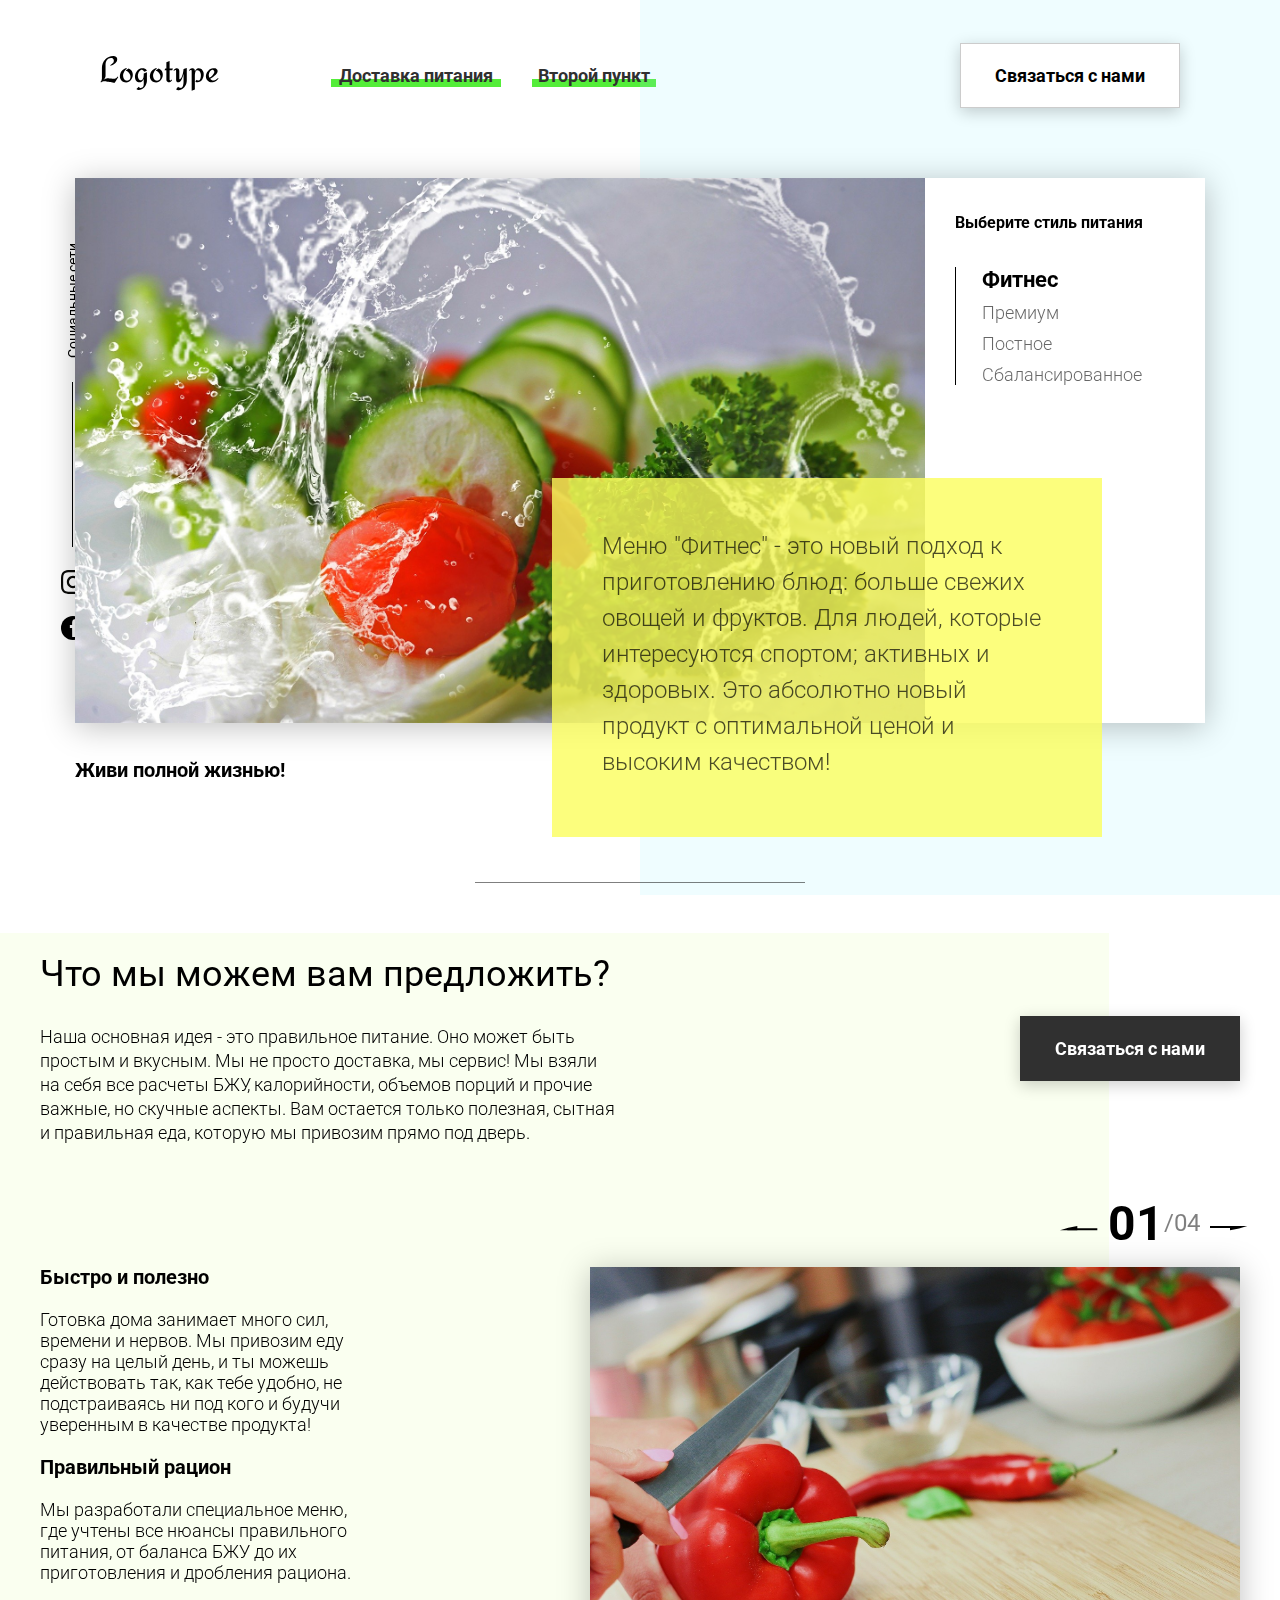
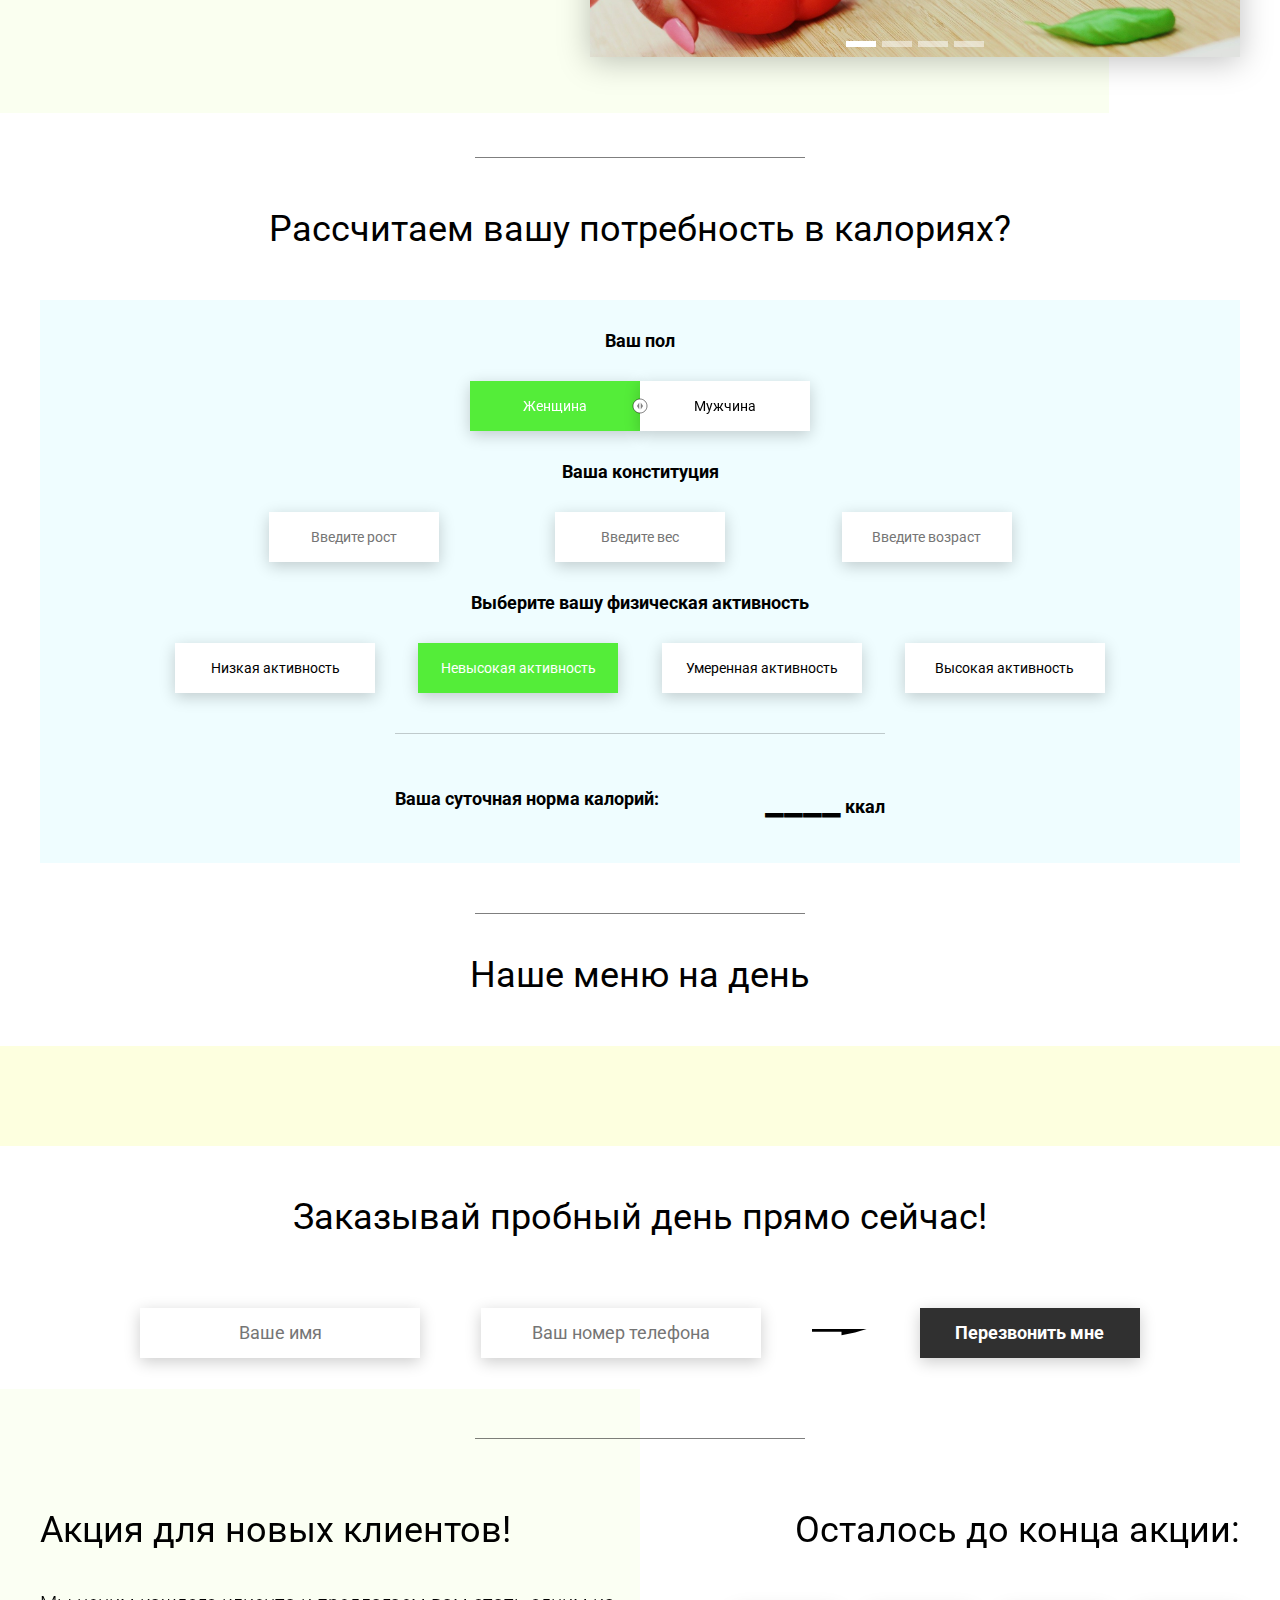
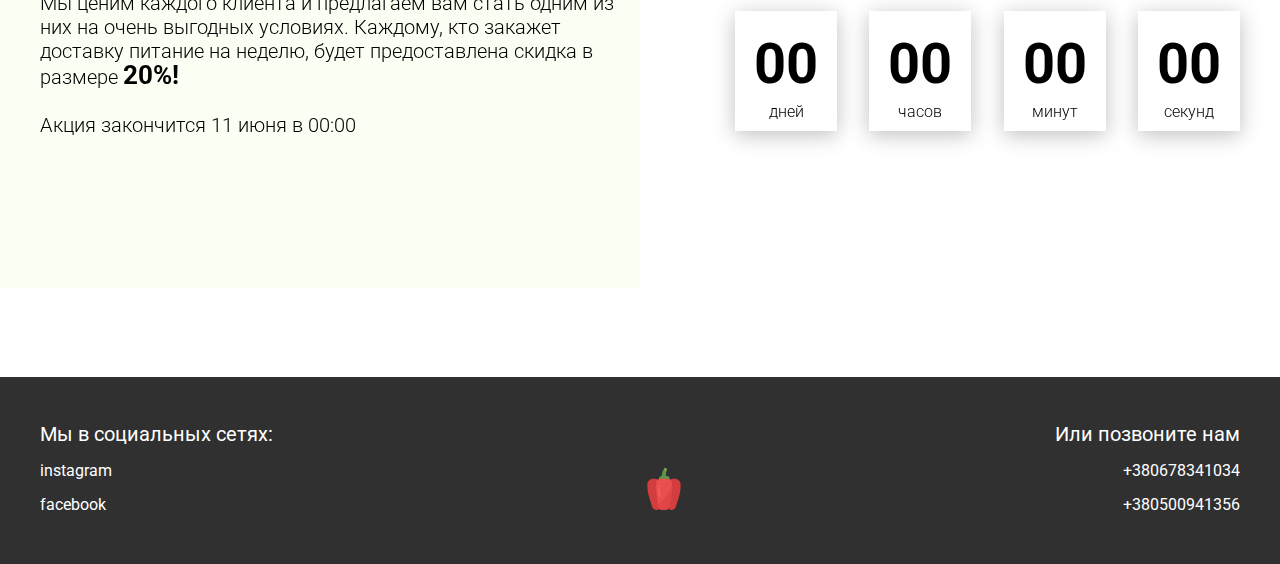
==== food/index.html @ c0ceba7b "portfolio" ====
<!DOCTYPE html>
<html lang="en">
<head>
    <meta charset="UTF-8">
    <meta name="viewport" content="width=device-width, initial-scale=1.0">
    <title>Food</title>
    <link rel="stylesheet" href="css/style.css">
</head>
<body>
    <header class="header">
        <div class="header__left-block">
            <div class="header__logo">
                <img src="icons/logo.svg" alt="Логотип">
            </div>
            <nav class="header__links">
                <a href="#" class="header__link">Доставка питания</a>
                <a href="#" class="header__link">Второй пункт</a>
            </nav>
        </div>
        <div class="header__right-block">
            <button class="btn btn_white" data-modal>Связаться с нами</button>
        </div>
    </header>
    <div class="sidepanel">
        <div class="sidepanel__text"><span>Социальные сети</span></div>
        <div class="sidepanel__divider"></div>
        <a href="#" class="sidepanel__icon">
            <img src="icons/instagram.svg" alt="instagram">
        </a>
        <a href="#" class="sidepanel__icon">
            <img src="icons/facebook.svg" alt="facebook">
        </a>
    </div>

    <div class="preview">
        <div class="bgc_blue"></div>
        <div class="container">
            <div class="tabcontainer">
                <div class="tabcontent">
                    <img src="img/tabs/vegy.jpg" alt="vegy">
                    <div class="tabcontent__descr">
                        Меню "Фитнес" - это новый подход к приготовлению блюд: больше свежих овощей и фруктов. Для людей, которые интересуются спортом; активных и здоровых. Это абсолютно новый продукт с оптимальной ценой и высоким качеством!
                    </div>
                </div>
                <div class="tabcontent">
                    <img src="img/tabs/elite.jpg" alt="elite">
                    <div class="tabcontent__descr">
                        Меню “Премиум” - мы используем не только красивый дизайн упаковки, но и качественное исполнение блюд. Красная рыба, морепродукты, фрукты - ресторанное меню без похода в ресторан!                                     
                    </div>
                </div>
                <div class="tabcontent">
                    <img src="img/tabs/post.jpg" alt="post">
                    <div class="tabcontent__descr">
                        Наше специальное “Постное меню” - это тщательный подбор ингредиентов: полное отсутствие продуктов животного происхождения. Полная гармония с собой и природой в каждом элементе! Все будет Ом!                                     
                    </div>
                </div>
                <div class="tabcontent">
                    <img src="img/tabs/vegy.jpg" alt="vegy">
                    <div class="tabcontent__descr">
                        Меню "Сбалансированное" - это соответствие вашего рациона всем научным рекомендациям. Мы тщательно просчитываем вашу потребность в к/б/ж/у и создаем лучшие блюда для вас.
                    </div>
                </div>
                <div class="tabheader">
                    <h3>Выберите стиль питания</h3>
                    <div class="tabheader__items">
                        <div class="tabheader__item tabheader__item_active">Фитнес</div>
                        <div class="tabheader__item">Премиум</div>
                        <div class="tabheader__item">Постное</div>
                        <div class="tabheader__item">Сбалансированное</div>
                    </div>
                </div>
            </div>
            <div class="preview__life">Живи полной жизнью!</div>
        </div>
    </div>

    <div class="divider"></div>

    <div class="offer">
        <div class="bgc_y"></div>
        <div class="container">
            <div class="offer__text">
                <h2 class="title">Что мы можем вам предложить?</h2>
                <div class="offer__descr">
                    Наша основная идея - это правильное питание. Оно может быть простым и вкусным. Мы не просто доставка, мы сервис! Мы взяли на себя все расчеты БЖУ, калорийности, объемов порций и прочие важные, но скучные аспекты. Вам остается только полезная, сытная и правильная еда, которую мы привозим прямо под дверь.
                </div>
            </div>
            <div class="offer__action">
                <button class="btn btn_dark" data-modal>Связаться с нами</button>
            </div>
        </div>
        <div class="container">
            <div class="offer__advantages">
                <h2>Быстро и полезно</h2>
                <div class="offer__advantages-text">
                    Готовка дома занимает много сил, времени и нервов. Мы привозим еду сразу на целый день, и ты можешь действовать так, как тебе удобно, не подстраиваясь ни под кого и будучи уверенным в качестве продукта!
                </div>
                <h2>Правильный рацион</h2>
                <div class="offer__advantages-text">
                    Мы разработали специальное меню, где учтены все нюансы правильного питания, от баланса БЖУ до их приготовления и дробления рациона.
                </div>
            </div>
            <div class="offer__slider">
                <div class="offer__slider-counter">
                    <div class="offer__slider-prev">
                        <img src="icons/left.svg" alt="prev">
                    </div>
                    <span id="current">03</span>
                    /
                    <span id="total">04</span>
                    <div class="offer__slider-next">
                        <img src="icons/right.svg" alt="next">
                    </div>
                </div>
                <div class="offer__slider-wrapper">
                    <div class="offer__slider-inner">
                        <div class="offer__slide">
                            <img src="img/slider/pepper.jpg" alt="pepper">
                        </div>
                        <div class="offer__slide">
                            <img src="img/slider/food-12.jpg" alt="food">
                        </div>
                        <div class="offer__slide">
                            <img src="img/slider/olive-oil.jpg" alt="oil">
                        </div>
                        <div class="offer__slide">
                            <img src="img/slider/paprika.jpg" alt="paprika">
                        </div>
                    </div>
                </div>
            </div>
        </div>
    </div>

    <div class="divider"></div>

    <div class="calculating">
        <div class="container">
            <h2 class="title">Рассчитаем вашу потребность в калориях?
            </h2>
            <div class="calculating__field">
                <div class="calculating__subtitle">
                    Ваш пол
                </div>
                <div class="calculating__choose" id="gender">
                    <div id="female" class="calculating__choose-item calculating__choose-item_active">Женщина</div>
                    <div id="male" class="calculating__choose-item">Мужчина</div>
                </div>

                <div class="calculating__subtitle">
                    Ваша конституция
                </div>
                <div class="calculating__choose calculating__choose_medium">
                    <input type="text" id="height" placeholder="Введите рост" class="calculating__choose-item">
                    <input type="text" id="weight" placeholder="Введите вес"  class="calculating__choose-item">
                    <input type="text" id="age" placeholder="Введите возраст" class="calculating__choose-item">
                </div>

                <div class="calculating__subtitle">
                    Выберите вашу физическая активность
                </div>
                <div class="calculating__choose calculating__choose_big">
                    <div data-ratio="1.2" id="low" class="calculating__choose-item">Низкая активность </div>
                    <div data-ratio="1.375" id="small"  class="calculating__choose-item calculating__choose-item_active">Невысокая активность</div>
                    <div data-ratio="1.55" id="medium" class="calculating__choose-item">Умеренная активность</div>
                    <div data-ratio="1.725" id="high" class="calculating__choose-item">Высокая активность</div>
                </div>

                <div class="calculating__divider"></div>

                <div class="calculating__total">
                    <div class="calculating__subtitle">
                        Ваша суточная норма калорий:
                    </div>
                    <div class="calculating__result">
                        <span>2700</span> ккал
                    </div>
                </div>
            </div>
        </div>
    </div>

    <div class="divider"></div>

    <div class="menu">
        <h2 class="title">Наше меню на день</h2>

        <div class="menu__field">
            <div class="container">

            </div>
        </div>
    </div>

    <div class="order">
        <div class="container">
            <div class="title">Заказывай пробный день прямо сейчас!</div>
            <form action="#" class="order__form">
                <input required placeholder="Ваше имя" name="name" type="text" class="order__input">
                <input required placeholder="Ваш номер телефона" name="phone" type="phone" class="order__input">
                <img src="icons/right.svg" alt="right">
                <button class="btn btn_dark btn_min">Перезвонить мне</button>
            </form>
        </div>
    </div>

    <div class="divider"></div>

    <div class="promotion">
        <div class="bgc_y"></div>
        <div class="container">
            <div class="promotion__text">
                <div class="title">Акция для новых клиентов!</div>
                <div class="promotion__descr">
                    Мы ценим каждого клиента и предлагаем вам стать одним из них на очень выгодных условиях. 
                    Каждому, кто закажет доставку питание на неделю, будет предоставлена скидка в размере <span>20%!</span>
                    <br><br>
                    Акция закончится 11 июня в 00:00
                </div>
            </div>
            <div class="promotion__timer">
                <div class="title">Осталось до конца акции:</div>
                <div class="timer">
                    <div class="timer__block">
                        <span id="days">00</span>
                        дней
                    </div>
                    <div class="timer__block">
                        <span id="hours">00</span>
                        часов
                    </div>
                    <div class="timer__block">
                        <span id="minutes">00</span>
                        минут
                    </div>
                    <div class="timer__block">
                        <span id="seconds">00</span>
                        секунд
                    </div>
                </div>
            </div>
        </div>
    </div>

    <footer class="footer">
        <div class="container">
            <div class="social">
                <div class="subtitle">Мы в социальных сетях:</div>
                <a href="#" class="link">instagram</a>
                <a href="#" class="link">facebook</a>
            </div>
            <div class="pepper">
                <img src="icons/veg.svg" alt="pepper">
            </div>
            <div class="call">
                <div class="subtitle">Или позвоните нам</div>
                <a href="#" class="link">+380678341034</a>
                <a href="#" class="link">+380500941356</a>
            </div>
        </div>
    </footer>

    <div class="modal">
        <div class="modal__dialog">
            <div class="modal__content">
                <form action="#">
                    <div class="modal__close" data-close>&times;</div>
                    <div class="modal__title">Мы свяжемся с вами как можно быстрее!</div>
                    <input required placeholder="Ваше имя" name="name" type="text" class="modal__input">
                    <input required placeholder="Ваш номер телефона" name="phone" type="phone" class="modal__input">
                    <button class="btn btn_dark btn_min">Перезвонить мне</button>
                </form>
            </div>
        </div>
    </div>
    <script src="js/bundle.js"></script>
</body>
</html>
---- food/css/style.css ----
@import url(https://fonts.googleapis.com/css?family=Roboto:300,400,700&display=swap&subset=cyrillic-ext);*{box-sizing:border-box;margin:0;padding:0;font-family:Roboto,sans-serif}a{text-decoration:none}.btn{width:220px;height:65px;display:flex;justify-content:center;align-items:center;background-color:#fff;font-size:18px;font-weight:700;border:1px solid rgba(0,0,0,.2);box-shadow:0 4px 15px rgba(0,0,0,.2);cursor:pointer;transition:.3s all;outline:0}.btn_white{background-color:#fff}.btn_dark{background-color:#303030;color:#fff;border:none}.btn_min{height:50px}.btn:hover{box-shadow:0 4px 30px rgba(0,0,0,.3)}.container{max-width:1200px;margin:0 auto}.divider{width:330px;height:1px;margin:0 auto;background-color:rgba(0,0,0,.5)}.title{font-size:36px;font-weight:400}.header{display:flex;justify-content:space-between;align-items:center;height:150px;padding:0 100px}.header__left-block{display:flex;justify-content:space-between;min-width:550px}.header__logo{max-width:170px}.header__logo img{width:100%}.header__links{display:flex;align-items:center}.header__link{position:relative;margin-right:45px;font-weight:700;font-size:18px;color:#303030}.header__link:after{content:'';position:absolute;display:block;width:110%;left:-5%;bottom:-1px;z-index:-1;height:8px;background:#54ed39}.header__link:last-child{margin-right:0}.sidepanel{position:fixed;left:60px;top:240px;height:400px;width:25px;display:flex;flex-direction:column;justify-content:space-between;align-items:center}.sidepanel__text{width:120px;height:120px;font-size:14px}.sidepanel__text span{display:flex;transform:rotate(-90deg) translateX(-50px)}.sidepanel__divider{width:1px;height:165px;background-color:#000}.sidepanel__icon{width:24px;height:24px}.sidepanel__icon img{width:100%}.preview{padding:28px 0 100px 0;position:relative}.preview__life{font-weight:700;font-size:20px;margin-left:35px;margin-top:35px}.bgc_blue{position:absolute;right:0;top:-155px;width:50vw;height:900px;background:rgba(146,242,255,.15);z-index:-1}.tabcontainer{display:flex;width:1130px;margin:0 auto;box-shadow:0 4px 30px rgba(0,0,0,.25)}.tabcontent{width:850px;position:relative}.tabcontent img{width:100%;height:100%;object-fit:cover}.tabcontent__descr{position:absolute;top:300px;right:-177px;width:550px;height:359px;background:rgba(251,254,93,.8);padding:50px;font-size:24px;font-weight:300;line-height:36px;color:rgba(0,0,0,.7)}.tabheader{width:280px;padding:35px 30px;background-color:#fff}.tabheader h3{font-weight:700;font-size:16px}.tabheader__items{margin-top:35px;padding-left:26px;border-left:1px solid #000}.tabheader__item{font-weight:700;font-size:18px;font-weight:300;margin-top:10px;color:rgba(0,0,0,.6);cursor:pointer;transition:.3s all}.tabheader__item_active{color:#000;font-size:22px;font-weight:700}.offer{padding:70px 0 100px 0;position:relative}.offer .container{display:flex;justify-content:space-between}.offer .bgc_y{position:absolute;width:1109px;height:780px;background:rgba(243,255,222,.45);z-index:-1;top:50px}.offer__text{width:580px}.offer__descr{font-size:18px;margin-top:30px;font-weight:300;line-height:24px}.offer__action{display:flex;align-items:center;justify-content:flex-end}.offer__advantages{width:330px;margin-top:50px}.offer__advantages h2{font-weight:700;font-size:20px;margin-top:20px}.offer__advantages h2:first-child{margin-top:70px}.offer__advantages-text{margin-top:20px;font-size:18px;font-weight:300;line-height:21px}.offer__slider{width:650px;margin-top:50px;display:flex;flex-direction:column;align-items:flex-end}.offer__slider-counter{display:flex;width:180px;align-items:center;font-size:24px;color:rgba(0,0,0,.5)}.offer__slider-wrapper{width:100%;margin-top:15px;box-shadow:0 4px 30px rgba(0,0,0,.25)}.offer__slider-prev{margin-right:10px;cursor:pointer}.offer__slider-next{margin-left:10px;cursor:pointer}.offer__slider #current{font-size:48px;font-weight:700;color:#000}.offer__slide{width:100%;height:390px}.offer__slide img{width:100%;height:100%;object-fit:cover}.calculating{padding:50px 0}.calculating .title{text-align:center}.calculating__field{width:100%;margin-top:50px;background:rgba(146,242,255,.15);padding:30px 0 40px 0}.calculating__subtitle{text-align:center;font-size:18px;font-weight:700;margin-top:30px}.calculating__subtitle:first-child{margin-top:0}.calculating #gender:after{content:'';position:absolute;top:50%;transform:translateY(-50%);display:block;width:16px;height:16px;background:url(../icons/switch.svg) center center/cover no-repeat}.calculating__choose{position:relative;display:flex;margin-top:30px;justify-content:center}.calculating__choose-item{display:flex;align-items:center;justify-content:center;width:170px;height:50px;padding:0 10px;background:#fff;box-shadow:0 4px 15px rgba(0,0,0,.2);border:none;text-align:center;font-size:14px;cursor:pointer;outline:0;transition:.3s all}.calculating__choose-item_active{color:#fff;background-color:#54ed39}.calculating__choose_medium{width:743px;justify-content:space-between;margin:30px auto 0 auto}.calculating__choose_big{width:930px;justify-content:space-between;margin:30px auto 0 auto}.calculating__choose_big .calculating__choose-item{width:200px}.calculating__divider{width:490px;height:1px;margin:40px auto;background-color:rgba(0,0,0,.2)}.calculating__total{width:490px;margin:0 auto;display:flex;justify-content:space-between;align-items:center}.calculating__result{font-size:18px;font-weight:700}.calculating__result span{font-size:42px}.menu{padding:40px 0 50px 0}.menu .container{display:flex;justify-content:space-between;align-items:flex-start}.menu .title{text-align:center}.menu__field{margin-top:50px;padding:50px 0;width:100%;background:rgba(249,254,126,.25)}.menu__item{width:320px;min-height:450px;background:#fff;box-shadow:0 4px 25px rgba(0,0,0,.25);font-size:16px;font-weight:300}.menu__item img{width:100%;height:200px;object-fit:cover}.menu__item-subtitle{font-weight:700;font-size:18px;padding:0 20px;margin-top:20px}.menu__item-descr{margin-top:20px;padding:0 20px}.menu__item-divider{width:100%;height:1px;background-color:rgba(0,0,0,.25);margin-top:40px}.menu__item-price{display:flex;justify-content:space-between;align-items:center;padding:10px 20px}.menu__item-price span{font-size:24px;font-weight:700}.order{padding-bottom:80px}.order .title{text-align:center}.order__form{margin-top:70px;padding:0 100px;display:flex;justify-content:space-between;align-items:center}.order__form img{transform:scale(1.5)}.order__input{width:280px;height:50px;background:#fff;box-shadow:0 4px 15px rgba(0,0,0,.2);border:none;font-size:18px;text-align:center;padding:0 20px;outline:0}.promotion{padding:70px 0 240px 0;position:relative}.promotion .container{display:flex}.promotion .bgc_y{position:absolute;width:50%;height:499px;background:rgba(243,255,222,.35);z-index:-1;top:-50px;left:0}.promotion__text{width:50%}.promotion__descr{margin-top:40px;font-size:20px;line-height:24px;font-weight:300}.promotion__descr span{font-weight:700;font-size:26px}.promotion__timer{width:50%}.promotion__timer .title{text-align:right}.promotion__timer .timer{margin-top:60px;padding-left:95px;display:flex;justify-content:space-between;align-items:center}.promotion__timer .timer__block{width:102px;height:120px;background:#fff;box-shadow:0 4px 20px rgba(0,0,0,.25);font-size:16px;font-weight:300;text-align:center}.promotion__timer .timer__block span{display:block;margin-top:20px;margin-bottom:5px;font-size:56px;font-weight:700}.footer{min-height:180px;background-color:#303030;padding:45px 0 50px 0;color:#fff}.footer .container{height:100%;display:flex;justify-content:space-between;align-items:flex-end}.footer .subtitle{font-size:20px}.footer .link{display:block;margin-top:15px;font-size:16px;color:#fff}.footer .call{text-align:right}.modal{position:fixed;top:0;left:0;z-index:1050;display:none;width:100%;height:100%;overflow:hidden;background-color:rgba(0,0,0,.5)}.modal__dialog{max-width:500px;margin:40px auto}.modal__content{position:relative;width:100%;padding:40px;background-color:#fff;border:1px solid rgba(0,0,0,.2);border-radius:4px;max-height:80vh;overflow-y:auto}.modal__close{position:absolute;top:8px;right:14px;font-size:30px;color:#000;opacity:.5;font-weight:700;border:none;background-color:transparent;cursor:pointer}.modal__title{text-align:center;font-size:22px;text-transform:uppercase}.modal__input{display:block;margin:20px auto 20px auto;width:280px;height:50px;background:#fff;box-shadow:0 4px 15px rgba(0,0,0,.2);border:none;font-size:18px;text-align:center;padding:0 20px;outline:0}.modal .btn{display:block;width:280px;margin:0 auto}.show{display:block}.hide{display:none}.fade{animation-name: fade;animation-duration: 1.5s;}@keyframes fade{from{opacity: 0.1;}to{opacity: 1;}}
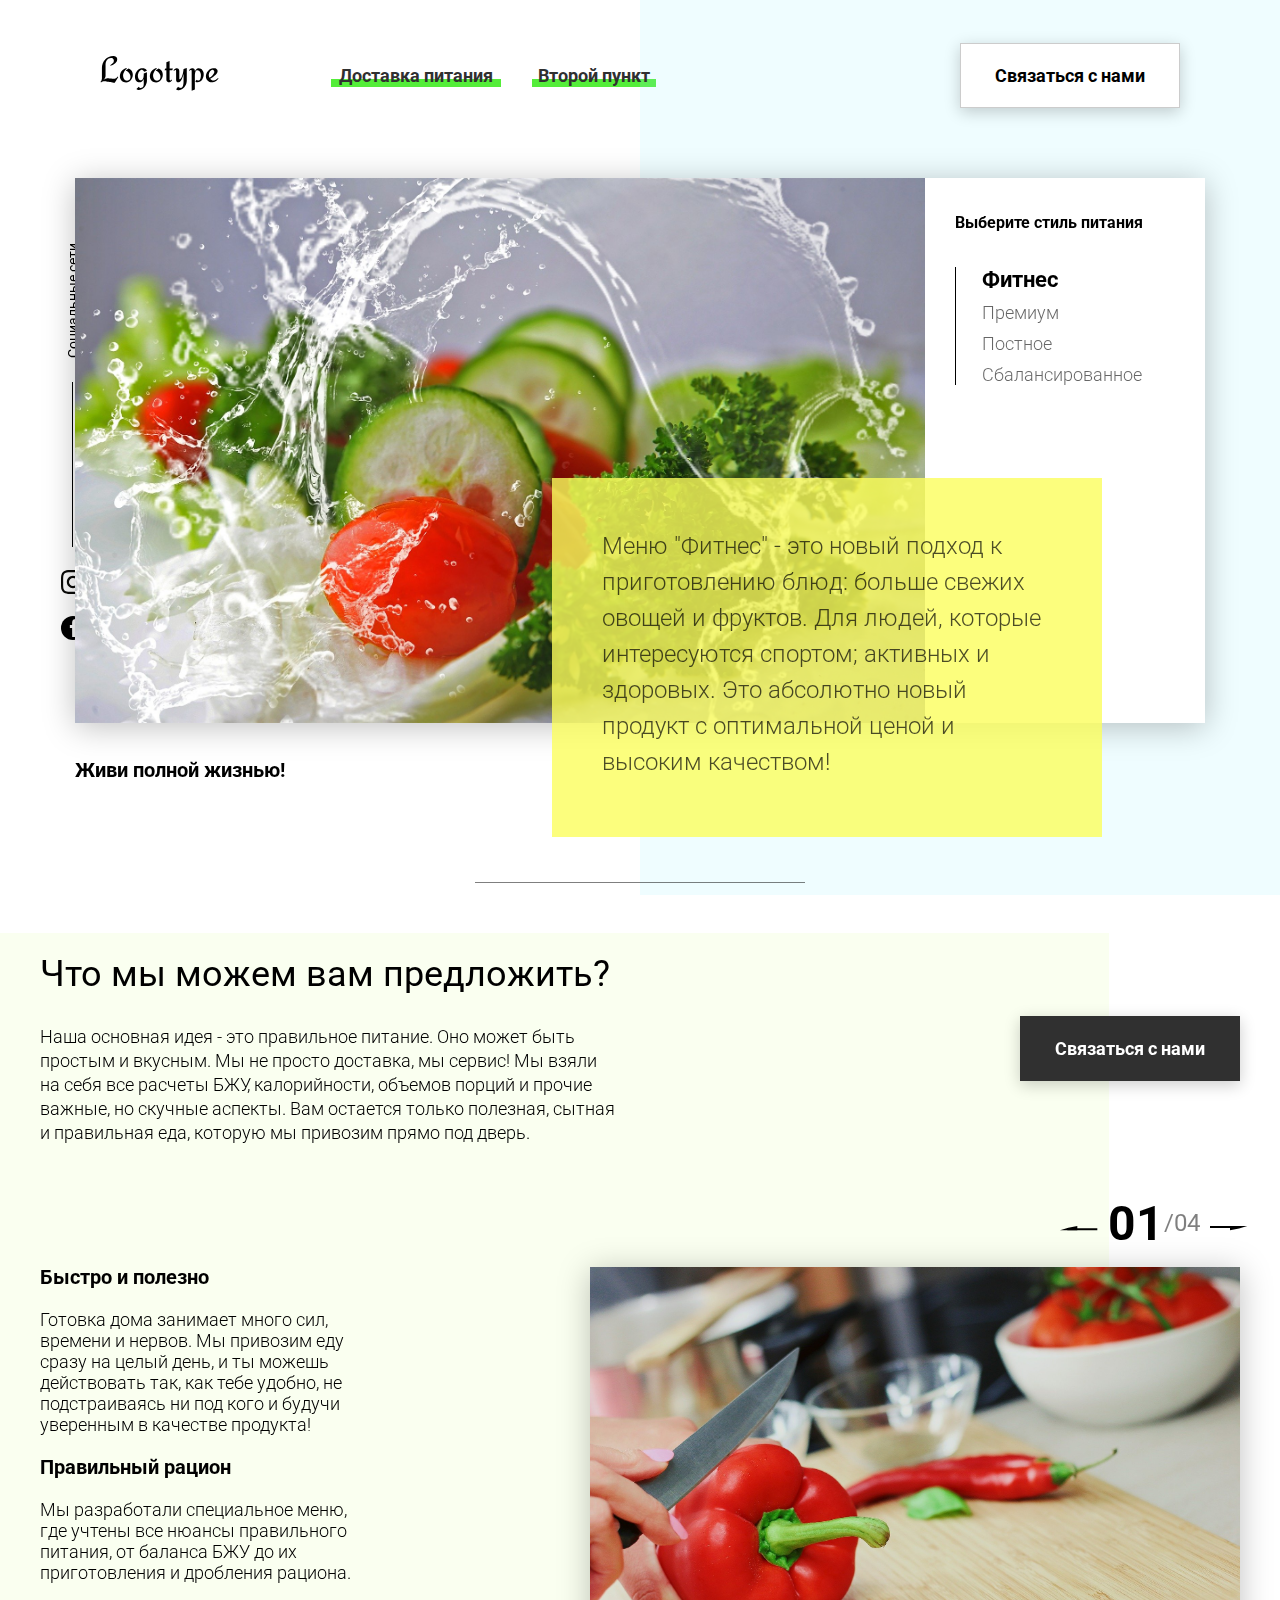
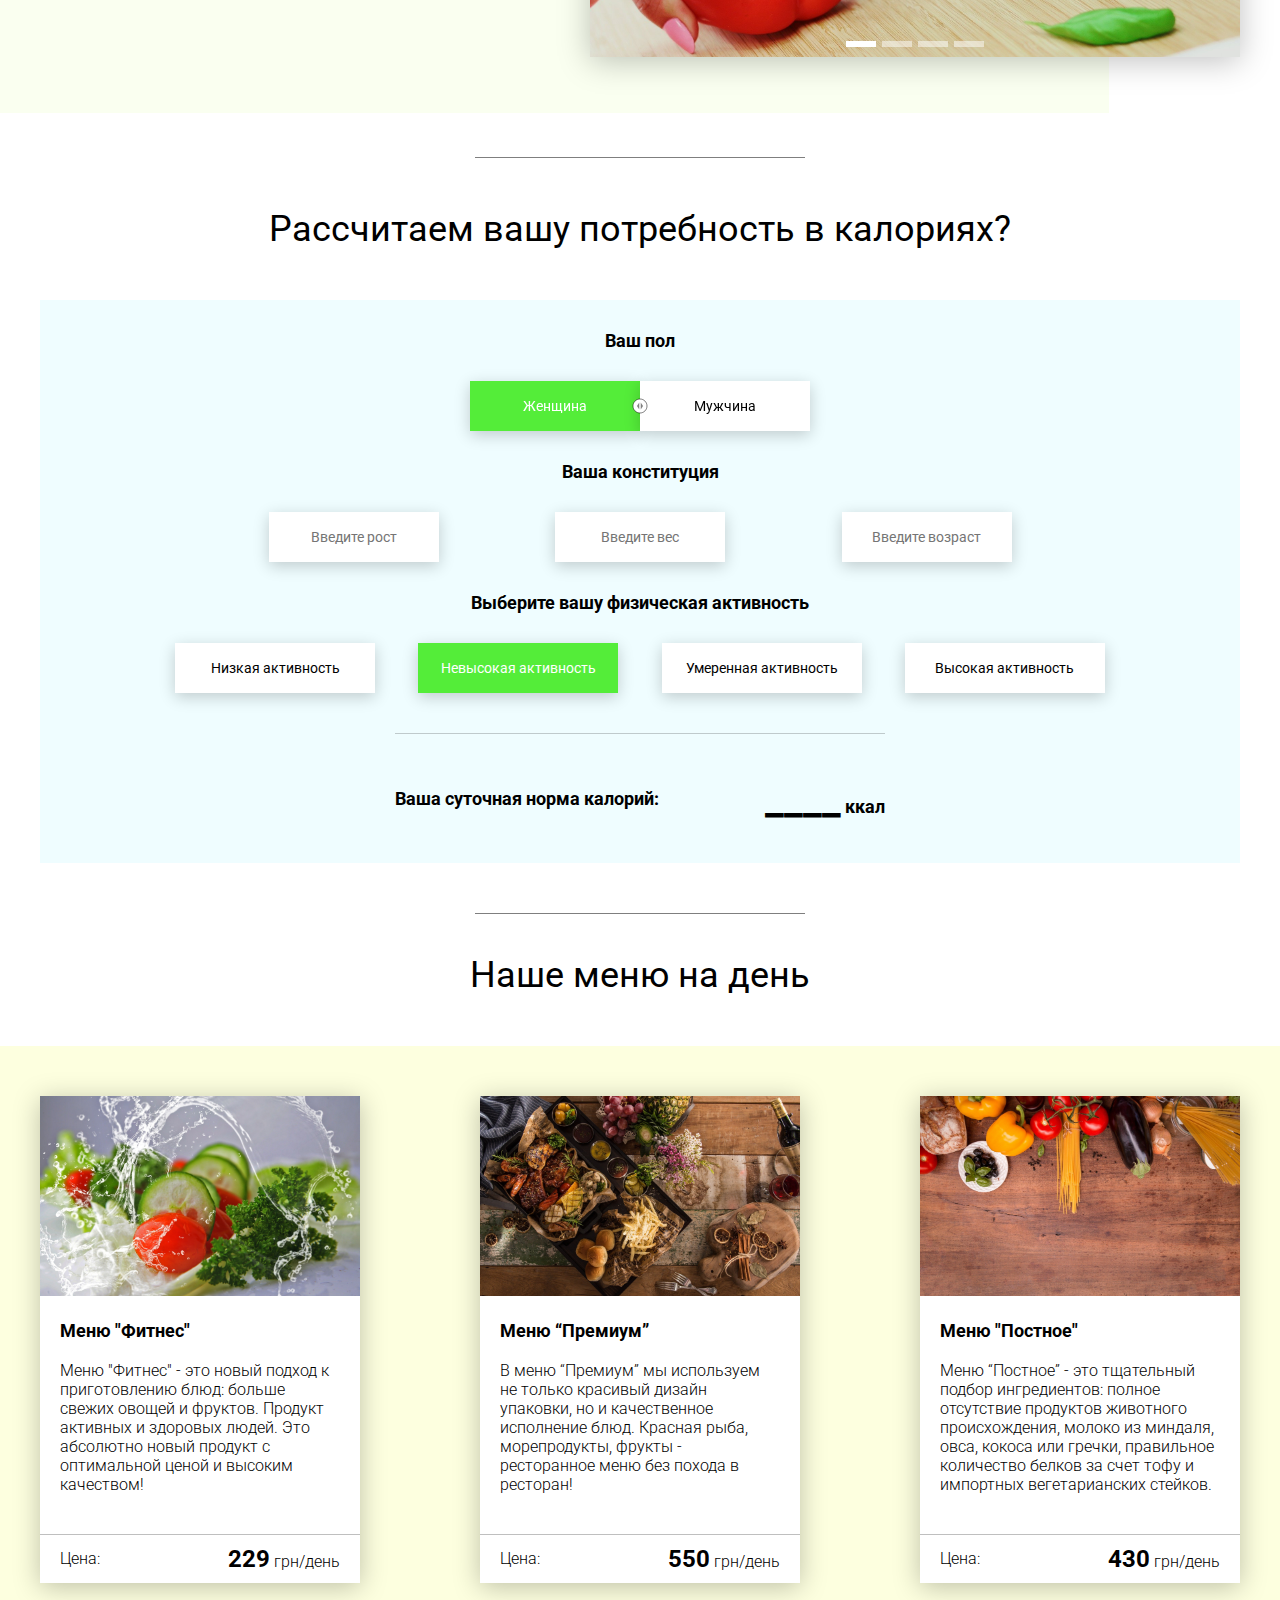
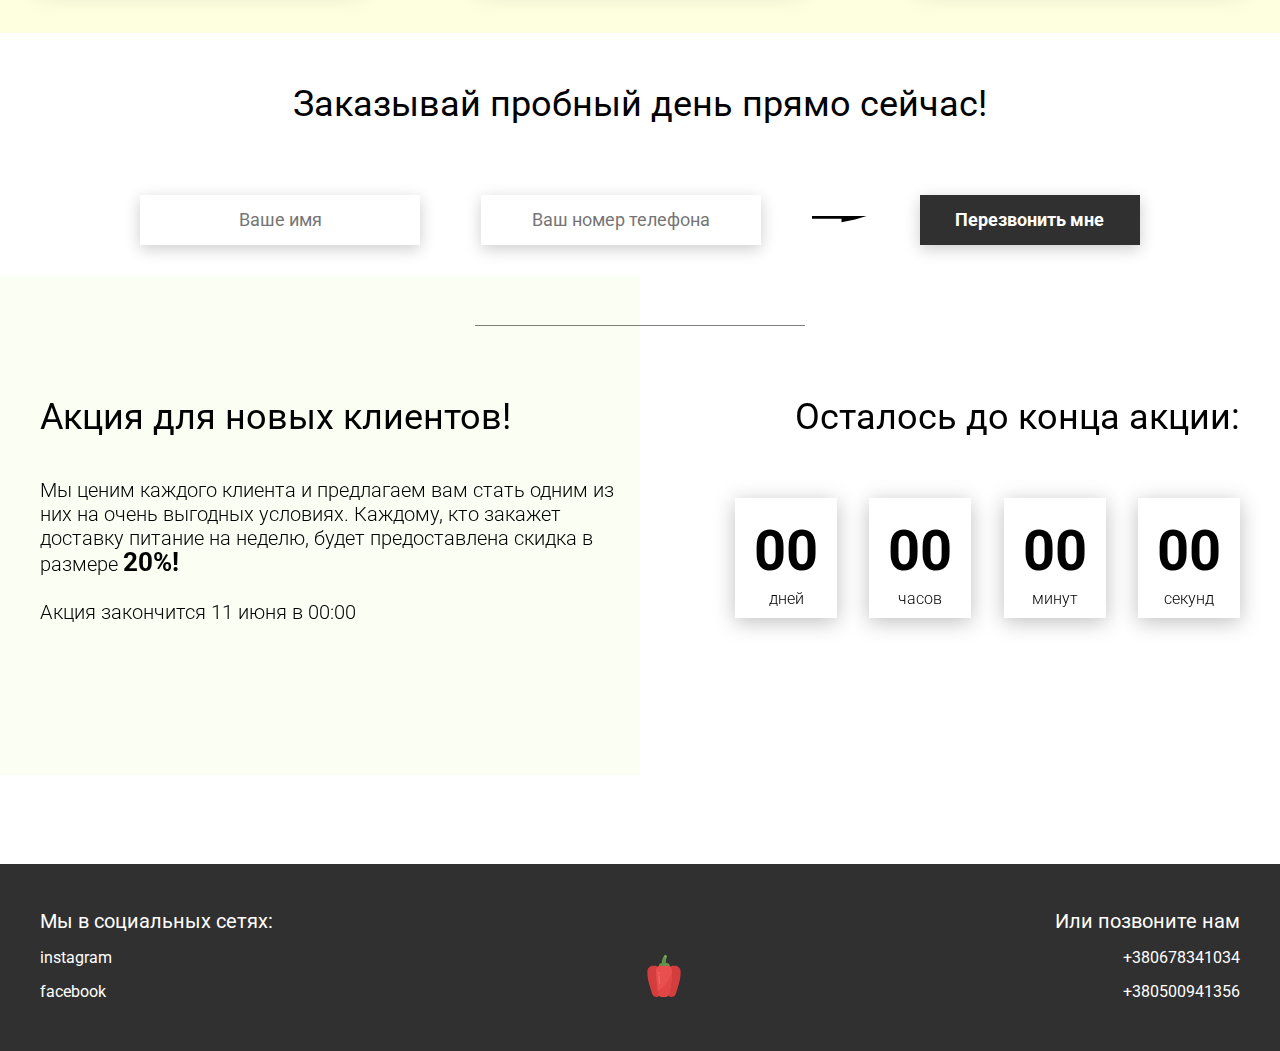
==== commit 48883cf9: "portfolio" ====
--- a/food/index.html
+++ b/food/index.html
@@ -187,7 +187,36 @@
 
         <div class="menu__field">
             <div class="container">
-
+                <div class="menu__item">
+                    <img src="img/tabs/vegy.jpg" alt="vegy">
+                    <h3 class="menu__item-subtitle">Меню "Фитнес"</h3>
+                    <div class="menu__item-descr">Меню "Фитнес" - это новый подход к приготовлению блюд: больше свежих овощей и фруктов. Продукт активных и здоровых людей. Это абсолютно новый продукт с оптимальной ценой и высоким качеством!</div>
+                    <div class="menu__item-divider"></div>
+                    <div class="menu__item-price">
+                        <div class="menu__item-cost">Цена:</div>
+                        <div class="menu__item-total"><span>229</span> грн/день</div>
+                    </div>
+                </div>
+                <div class="menu__item">
+                    <img src="img/tabs/elite.jpg" alt="elite">
+                    <h3 class="menu__item-subtitle">Меню “Премиум”</h3>
+                    <div class="menu__item-descr">В меню “Премиум” мы используем не только красивый дизайн упаковки, но и качественное исполнение блюд. Красная рыба, морепродукты, фрукты - ресторанное меню без похода в ресторан!</div>
+                    <div class="menu__item-divider"></div>
+                    <div class="menu__item-price">
+                        <div class="menu__item-cost">Цена:</div>
+                        <div class="menu__item-total"><span>550</span> грн/день</div>
+                    </div>
+                </div>
+                <div class="menu__item">
+                    <img src="img/tabs/post.jpg" alt="post">
+                    <h3 class="menu__item-subtitle">Меню "Постное"</h3>
+                    <div class="menu__item-descr">Меню “Постное” - это тщательный подбор ингредиентов: полное отсутствие продуктов животного происхождения, молоко из миндаля, овса, кокоса или гречки, правильное количество белков за счет тофу и импортных вегетарианских стейков. </div>
+                    <div class="menu__item-divider"></div>
+                    <div class="menu__item-price">
+                        <div class="menu__item-cost">Цена:</div>
+                        <div class="menu__item-total"><span>430</span> грн/день</div>
+                    </div>
+                </div>
             </div>
         </div>
     </div>
